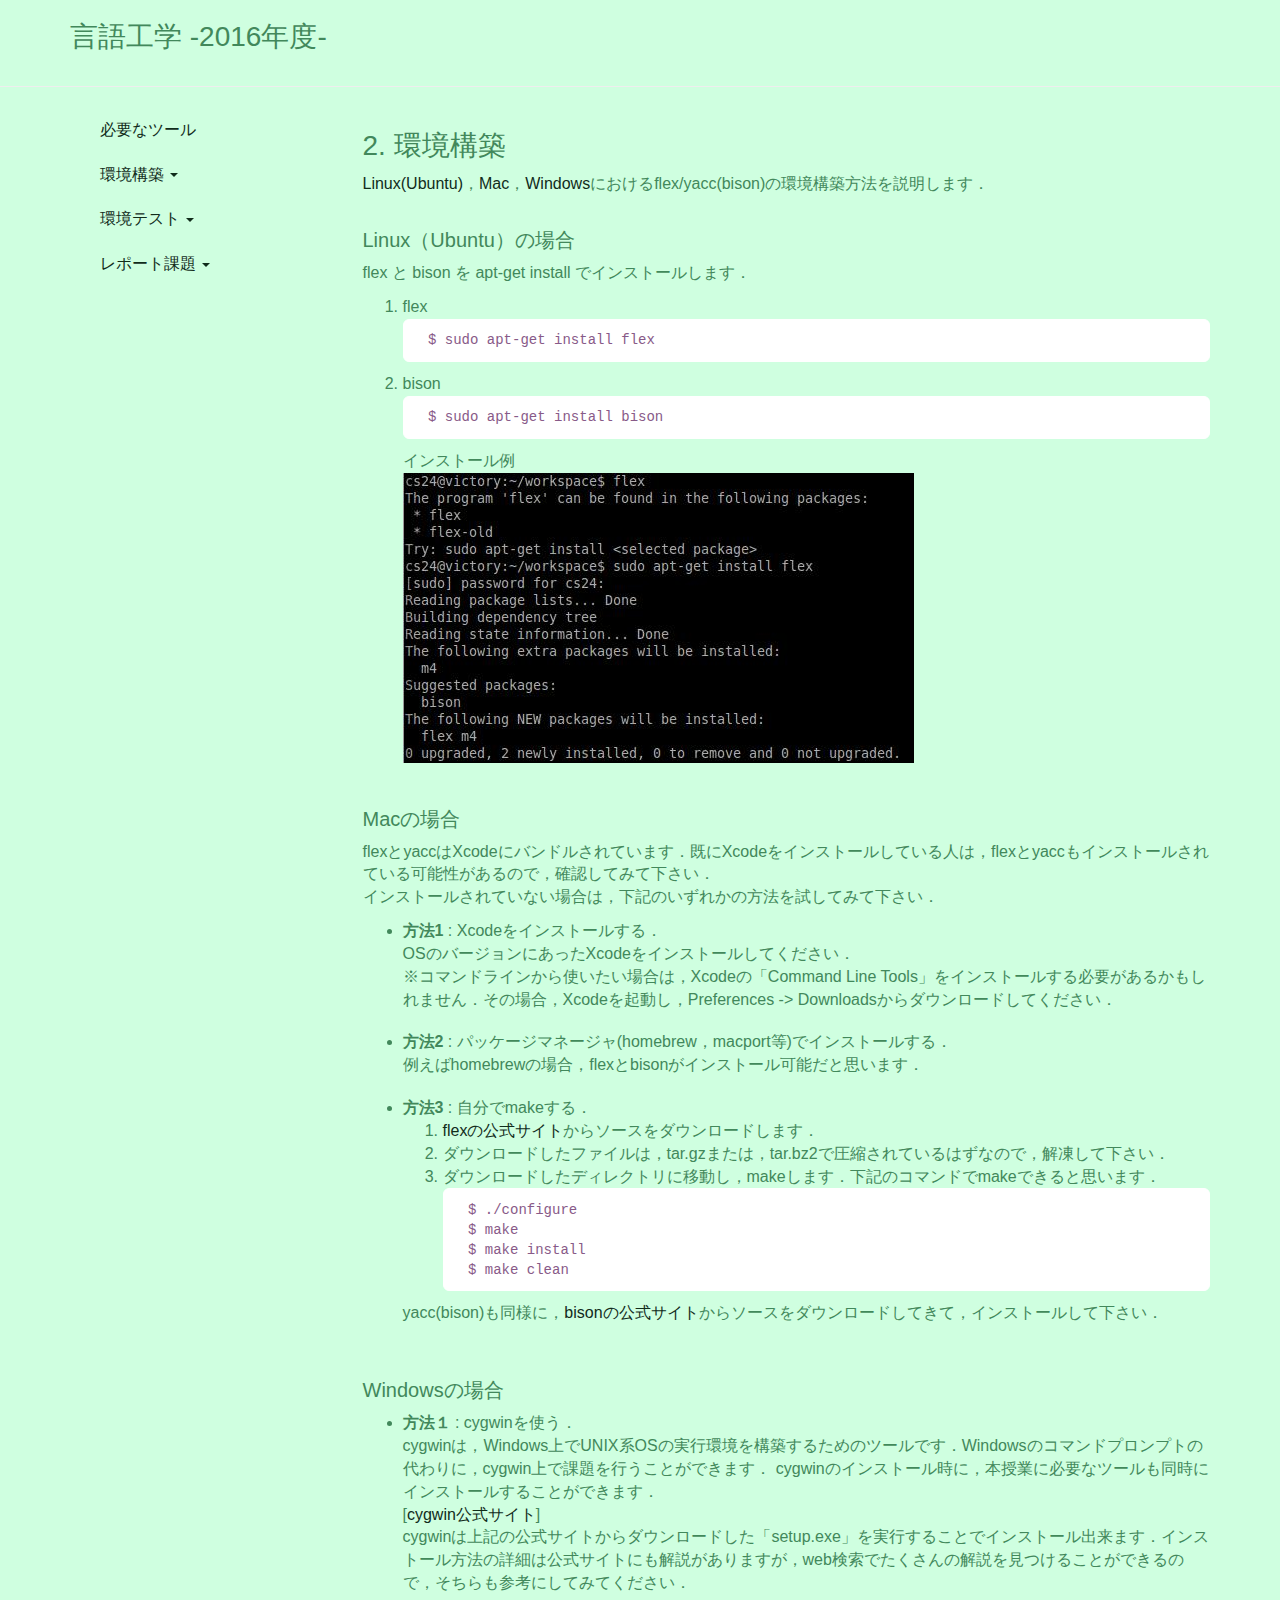
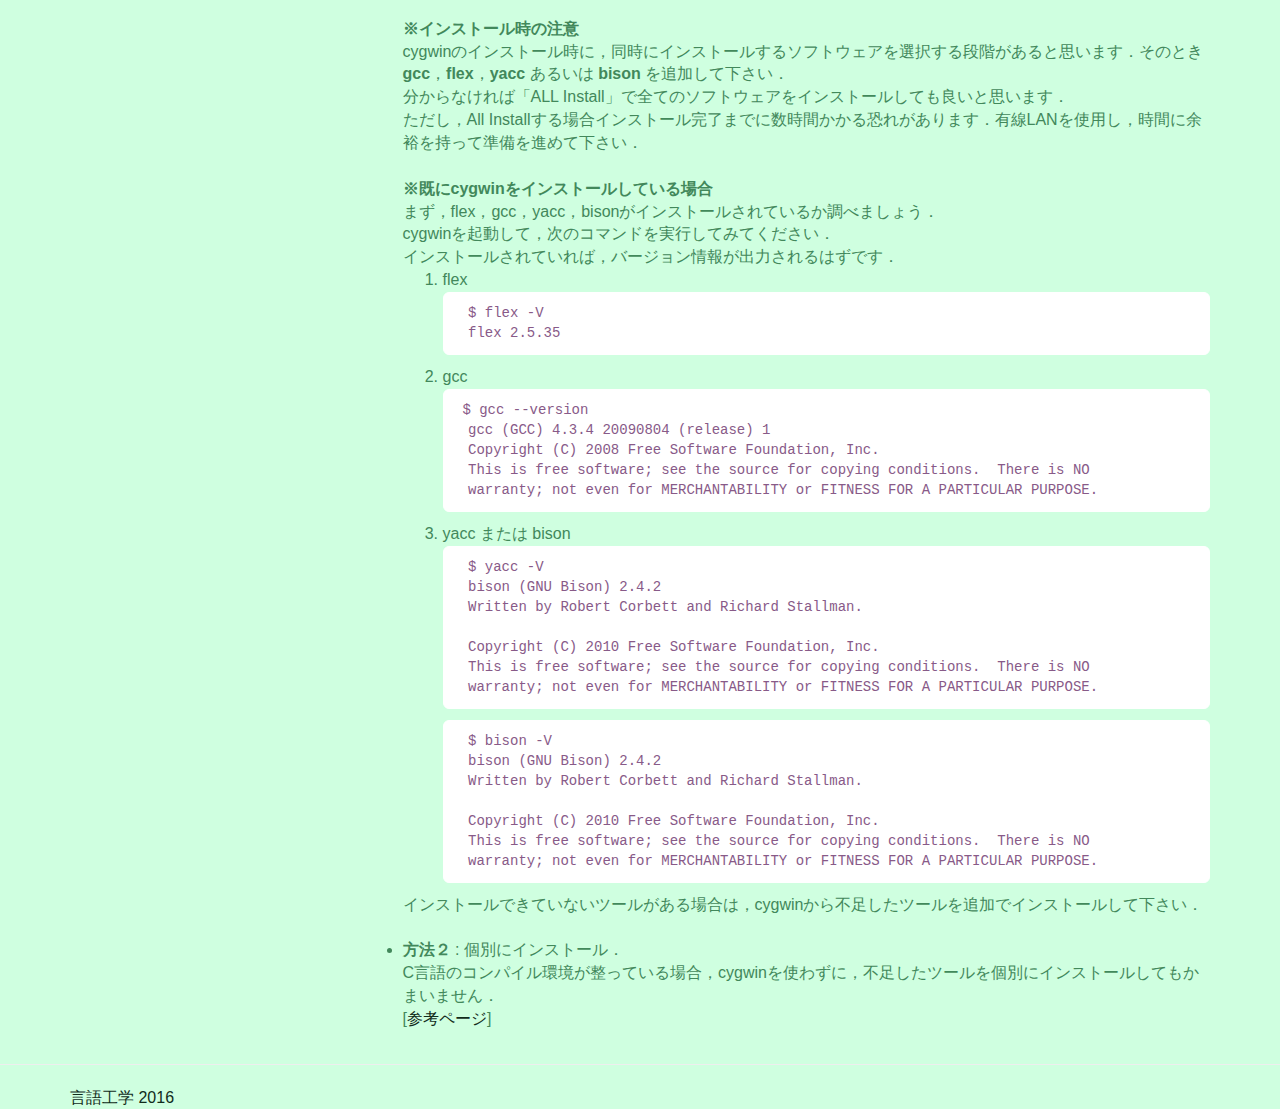
==== env.html @ dcdccdd8 "rm old jquery" ====
<!DOCTYPE html>
<html lang="ja">
  <head>
    <meta charset="utf-8">
    <meta name="description" content="神戸大学情報知能工学科 2015年前期 言語工学 講義ページ">
    <meta name="author" content="Takatori">
    <meta http-equiv="X-UA-Compatible" content="IE=edge">
    <meta name="viewport" content="width=device-width, initial-scale=1">

    <title>言語工学 - 環境構築</title>

    <link href="style.css" rel="stylesheet">
    <link href="common.css" rel="stylesheet">

    <script src="https://ajax.googleapis.com/ajax/libs/jquery/1.11.3/jquery.min.js"></script>
    <script src="js/bootstrap.min.js"></script>
    <script type="text/javascript" src="js/common.js"></script>
  </head>

  <body>

    <header>
      <div class="container">
	<h3>言語工学<br class="visible-xs"> -2016年度-</h3>
      </div>
    </header>

    <hr>

    <div class="container">
      <div class="row">
	<div class="col-md-3">
	  <div class="menu">
	    <nav class="navbar navbar-default">
	      <div class="navbar-header">
		<button type="button" class="navbar-toggle" data-toggle="collapse" data-target="#gnavi">
		  <span class="sr-only">メニュー</span>
		  <span class="icon-bar"></span>
		  <span class="icon-bar"></span>
		  <span class="icon-bar"></span>
		</button>
	      </div>
	      <div id="gnavi" class="collapse navbar-collapse fix-sidebar">
		<ul class="nav nav-pills nav-stacked" role="complementary">
		  <li>
		    <a href="./tool.html">必要なツール</a>
		  </li>
		  <li class="dropdown">
		    <a class="dropdown-toggle" data-toggle="dropdown" href="#">環境構築 <span class="caret"></span></a>
		    <ul class="dropdown-menu">
		      <li><a href="./env.html#config_linux">Linux（Ubuntu）</a></li>
		      <li><a href="./env.html#config_mac">Mac</a></li>
		      <li><a href="./env.html#config_win">Windows</a></li>
		    </ul>
		  </li>
		  <li class="dropdown">
		    <a class="dropdown-toggle" data-toggle="dropdown" href="#">環境テスト <span class="caret"></span></a>
		    <ul class="dropdown-menu">
		      <li><a href="./test.html#test_lex">環境テスト（lex）</a></li>
		      <li><a href="./test.html#test_yaccbison">環境テスト（yacc/bison）</a></li>
		    </ul>
		  </li>
		  <li class="dropdown">
		    <a class="dropdown-toggle" data-toggle="dropdown" href="#">レポート課題 <span class="caret"></span></a>
		    <ul class="dropdown-menu">
		      <li><a href="./submit.html">レポート提出要項</a></li>
		      <li><a href="./report1.html">レポート課題1</a></li>
		      <li><a href="./report2.html">レポート課題2</a></li>
		    </ul>
		  </li>
		</ul>
	      </div>
	    </nav>
	  </div>
	</div>

	<div class="col-md-9">
	  <div class="contents">
	    <h3>2. 環境構築</h3>
	    <div>
	      <a href="#config_linux">Linux(Ubuntu)</a>，<a href="#config_mac">Mac</a>，<a href="#config_win">Windows</a>におけるflex/yacc(bison)の環境構築方法を説明します．
	    </div>

	    <br>

	    <!-- 環境構築 Linux -->
	    <div id="config_linux">
	      <h4>Linux（Ubuntu）の場合</h4>
	      <p>
		flex と bison を apt-get install でインストールします．<br>
	      </p>
	      <ol>
		<li>flex</li>
		<pre class="command">　$ sudo apt-get install flex</pre>
		<li>bison</li>
		<pre class="command">　$ sudo apt-get install bison</pre>
		インストール例<br>
		<img src="./figs/flex1.jpg"/>
	      </ol>
	    </div>

	    <br>

	    <!-- 環境kou/ mac -->
	    <div id="config_mac">
	      <h4>Macの場合</h4>
 	      <p>
		flexとyaccはXcodeにバンドルされています．既にXcodeをインストールしている人は，flexとyaccもインストールされている可能性があるので，確認してみて下さい．<br>
		インストールされていない場合は，下記のいずれかの方法を試してみて下さい．
	      </p>
	      <ul>
		<li style="margin-bottom:20px;">
		  <strong>方法1</strong> : Xcodeをインストールする．<br>
		  OSのバージョンにあったXcodeをインストールしてください．<br>
		  ※コマンドラインから使いたい場合は，Xcodeの「Command Line Tools」をインストールする必要があるかもしれません．その場合，Xcodeを起動し，Preferences -> Downloadsからダウンロードしてください．
		</li>
		<li style="margin-bottom:20px;">
		  <strong>方法2</strong> : パッケージマネージャ(homebrew，macport等)でインストールする．<br>
		  例えばhomebrewの場合，flexとbisonがインストール可能だと思います．<br>
		</li>
		<li style="margin-bottom:20px;">
		  <strong>方法3</strong> : 自分でmakeする．
		  <ol type="1">
		    <li><a href="http://flex.sourceforge.net/">flexの公式サイト</a>からソースをダウンロードします．</li>
		    <li>ダウンロードしたファイルは，tar.gzまたは，tar.bz2で圧縮されているはずなので，解凍して下さい．</li>
		    <li>ダウンロードしたディレクトリに移動し，makeします．下記のコマンドでmakeできると思います．
		      <pre class="command">　$ ./configure
　$ make
　$ make install
　$ make clean</pre>
		    </li>
		  </ol>
		  yacc(bison)も同様に，<a href="http://www.gnu.org/software/bison/">bisonの公式サイト</a>からソースをダウンロードしてきて，インストールして下さい．
		</li>
	      </ul>
	    </div>

	    <br>

	    <!-- 環境構築 Windows -->
	    <div id="config_win">
	      <h4>Windowsの場合</h4>
	      <ul class="width550">
		<li>
		  <strong>方法１</strong> : cygwinを使う．<br>
		  cygwinは，Windows上でUNIX系OSの実行環境を構築するためのツールです．Windowsのコマンドプロンプトの代わりに，cygwin上で課題を行うことができます．
		  cygwinのインストール時に，本授業に必要なツールも同時にインストールすることができます．<br>
		  [<a href="http://www.cygwin.com/">cygwin公式サイト</a>]<br>
		  cygwinは上記の公式サイトからダウンロードした「setup.exe」を実行することでインストール出来ます．インストール方法の詳細は公式サイトにも解説がありますが，web検索でたくさんの解説を見つけることができるので，そちらも参考にしてみてください．
		  <br><br>
		  <strong>※インストール時の注意</strong><br>
		  cygwinのインストール時に，同時にインストールするソフトウェアを選択する段階があると思います．そのとき <strong>gcc</strong>，<strong>flex</strong>，<strong>yacc</strong> あるいは <strong>bison</strong> を追加して下さい．<br>
		  分からなければ「ALL Install」で全てのソフトウェアをインストールしても良いと思います．<br>
		  ただし，All Installする場合インストール完了までに数時間かかる恐れがあります．有線LANを使用し，時間に余裕を持って準備を進めて下さい．<br>
		  <br>
		  <strong>※既にcygwinをインストールしている場合</strong><br>
		  まず，flex，gcc，yacc，bisonがインストールされているか調べましょう．<br>
		  cygwinを起動して，次のコマンドを実行してみてください．<br>
		  インストールされていれば，バージョン情報が出力されるはずです．<br>
		  <ol>
		    <li>flex</li>
		    <pre class="command">　$ flex -V
　flex 2.5.35</pre>
		    <li>gcc</li>
		    <pre class="command"> $ gcc --version
　gcc (GCC) 4.3.4 20090804 (release) 1
　Copyright (C) 2008 Free Software Foundation, Inc.
　This is free software; see the source for copying conditions.  There is NO
　warranty; not even for MERCHANTABILITY or FITNESS FOR A PARTICULAR PURPOSE.</pre>
		    <li>yacc または bison</li>
		    <pre class="command">　$ yacc -V
　bison (GNU Bison) 2.4.2
　Written by Robert Corbett and Richard Stallman.

　Copyright (C) 2010 Free Software Foundation, Inc.
　This is free software; see the source for copying conditions.  There is NO
　warranty; not even for MERCHANTABILITY or FITNESS FOR A PARTICULAR PURPOSE.</pre>
		    <pre class="command">　$ bison -V
　bison (GNU Bison) 2.4.2
　Written by Robert Corbett and Richard Stallman.

　Copyright (C) 2010 Free Software Foundation, Inc.
　This is free software; see the source for copying conditions.  There is NO
　warranty; not even for MERCHANTABILITY or FITNESS FOR A PARTICULAR PURPOSE.</pre>
		  </ol>
		  インストールできていないツールがある場合は，cygwinから不足したツールを追加でインストールして下さい．<br> <br>
		</li>
		<li>
		  <strong>方法２</strong> : 個別にインストール．<br>
		  C言語のコンパイル環境が整っている場合，cygwinを使わずに，不足したツールを個別にインストールしてもかまいません．<br>
		  [<a href="http://stackoverflow.com/questions/5456011/how-to-compile-lex-yacc-files-on-windows" target="_blank">参考ページ</a>]
		</li>
	      </ul>

	    </div>
	  </div>
	</div>

      </div>

    </div>

    <hr>

    <footer>
      <div class="container">
	<a href="./index.html">言語工学 2016<a><br>
      </div>
    </footer>

  </body>

</html>
---- common.css ----
/* affix */
.fix-sidebar.affix {
    position: fixed;
    top: 20px;
}
.fix-sidebar.affix-bottom {
    position: absolute;
}

ul.nav li.dropdown:hover > ul.dropdown-menu {
    display: block;
}
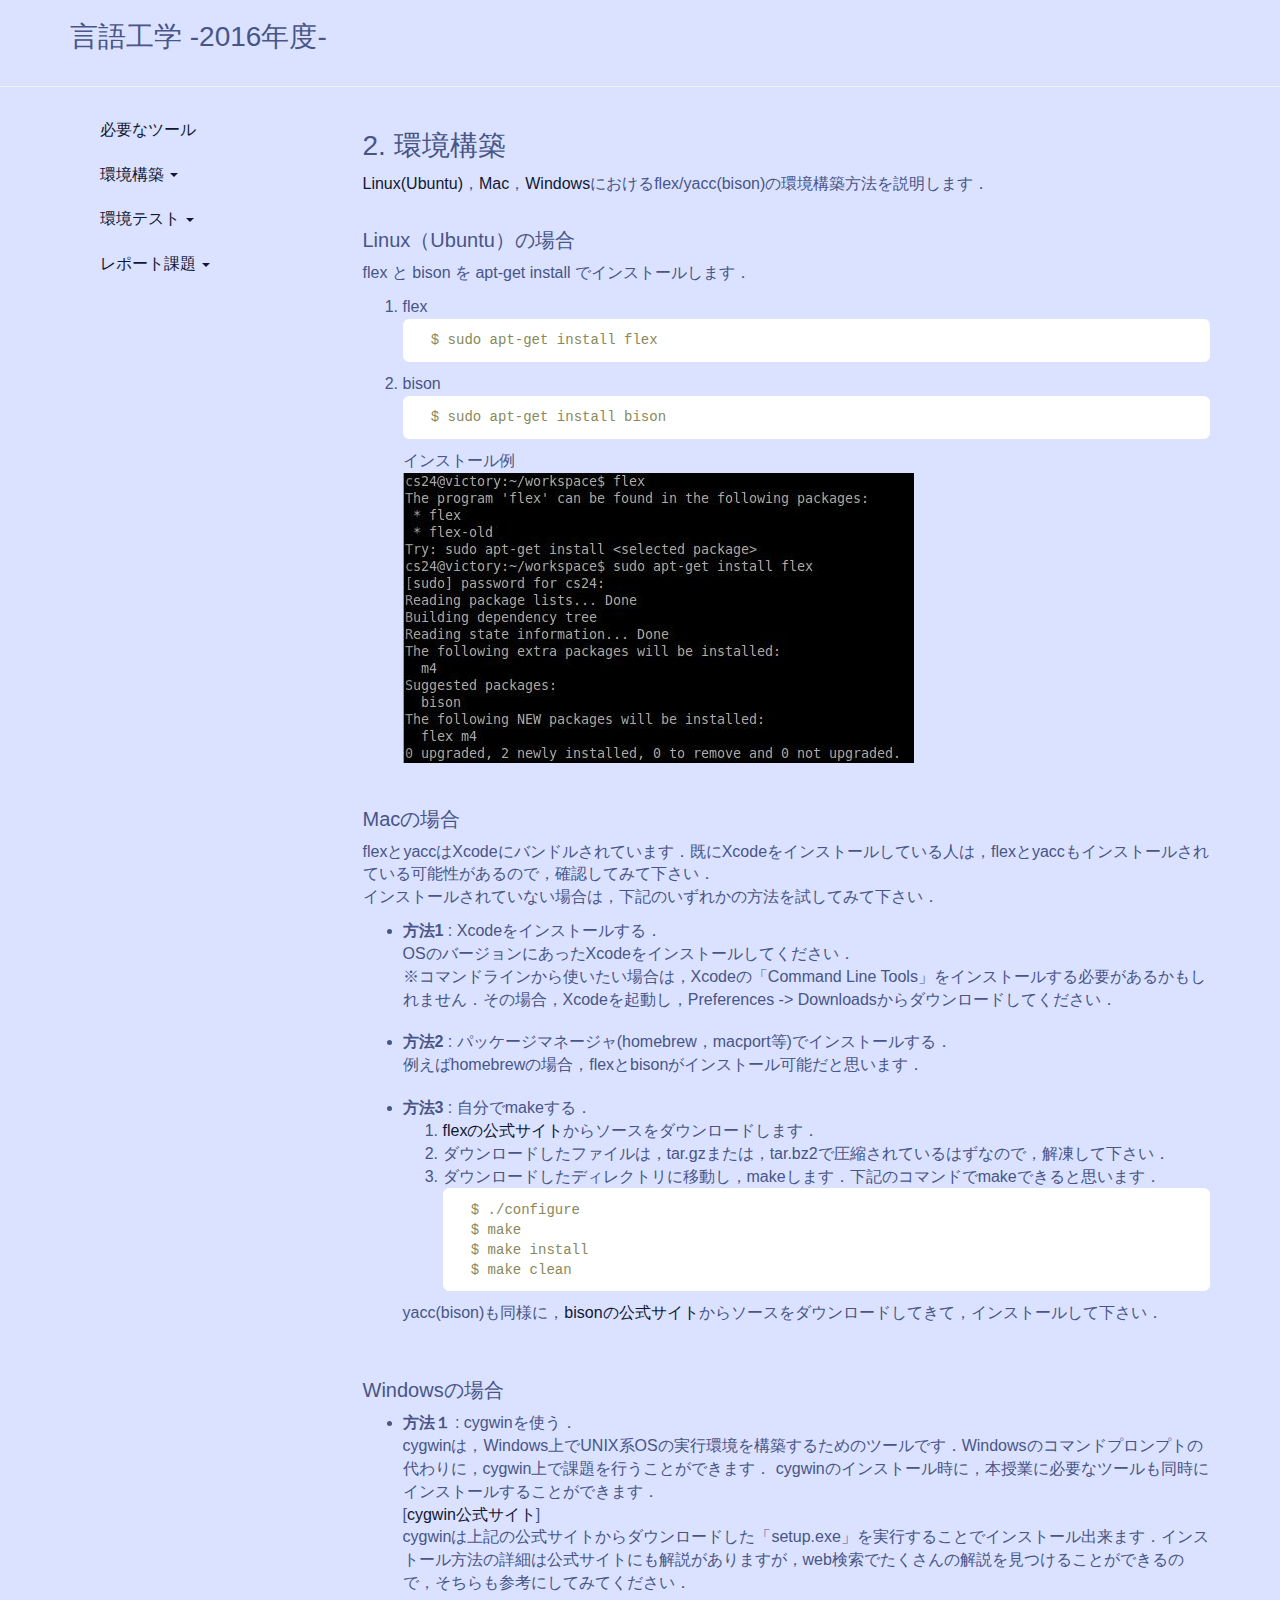
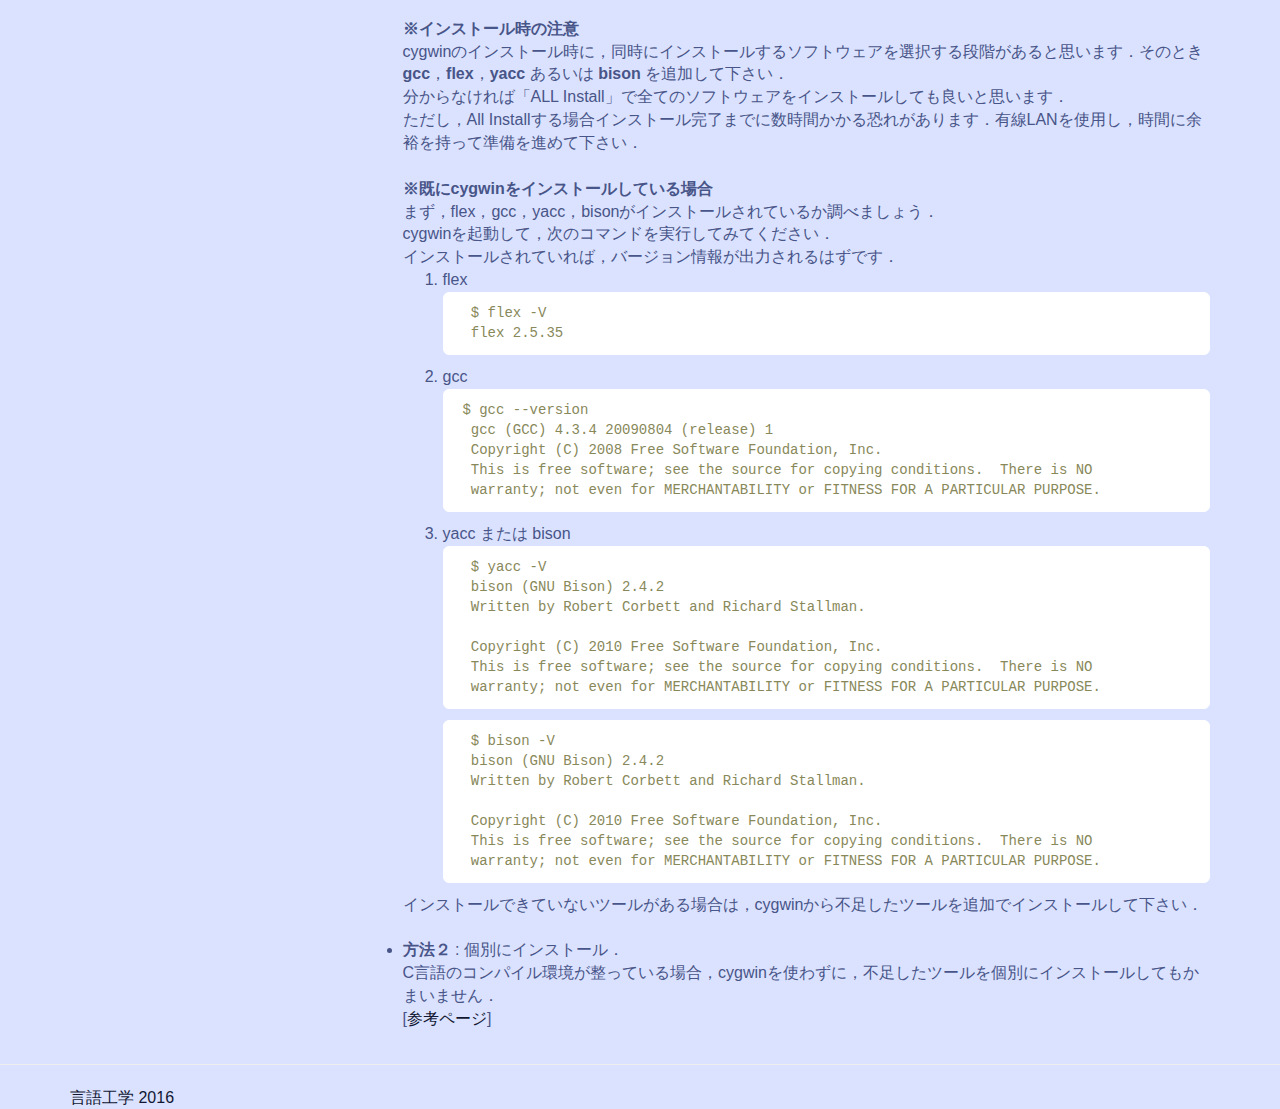
==== commit 0e2f4fdc: "fix indents and space" ====
--- a/env.html
+++ b/env.html
@@ -46,23 +46,23 @@
 		    <a href="./tool.html">必要なツール</a>
 		  </li>
 		  <li class="dropdown">
-		    <a class="dropdown-toggle" data-toggle="dropdown" href="#">環境構築 <span class="caret"></span></a>
-		    <ul class="dropdown-menu">
+		    <a class="dropdown-toggle" data-toggle="dropdown" href="./env.html"><span class="link-menu">環境構築</span> <span class="caret"></span></a>
+		    <ul class="dropdown-menu pull-right">
 		      <li><a href="./env.html#config_linux">Linux（Ubuntu）</a></li>
 		      <li><a href="./env.html#config_mac">Mac</a></li>
 		      <li><a href="./env.html#config_win">Windows</a></li>
 		    </ul>
 		  </li>
 		  <li class="dropdown">
-		    <a class="dropdown-toggle" data-toggle="dropdown" href="#">環境テスト <span class="caret"></span></a>
-		    <ul class="dropdown-menu">
-		      <li><a href="./test.html#test_lex">環境テスト（lex）</a></li>
-		      <li><a href="./test.html#test_yaccbison">環境テスト（yacc/bison）</a></li>
+		    <a class="dropdown-toggle" data-toggle="dropdown" href="./test.html"><span class="link-menu">環境テスト</span> <span class="caret"></span></a>
+		    <ul class="dropdown-menu pull-right">
+		      <li><a href="./test.html#test_lex">lex</a></li>
+		      <li><a href="./test.html#test_yaccbison">yacc/bison</a></li>
 		    </ul>
 		  </li>
 		  <li class="dropdown">
 		    <a class="dropdown-toggle" data-toggle="dropdown" href="#">レポート課題 <span class="caret"></span></a>
-		    <ul class="dropdown-menu">
+		    <ul class="dropdown-menu pull-right">
 		      <li><a href="./submit.html">レポート提出要項</a></li>
 		      <li><a href="./report1.html">レポート課題1</a></li>
 		      <li><a href="./report2.html">レポート課題2</a></li>
@@ -91,9 +91,9 @@
 	      </p>
 	      <ol>
 		<li>flex</li>
-		<pre class="command">　$ sudo apt-get install flex</pre>
+		<pre class="command">  $ sudo apt-get install flex</pre>
 		<li>bison</li>
-		<pre class="command">　$ sudo apt-get install bison</pre>
+		<pre class="command">  $ sudo apt-get install bison</pre>
 		インストール例<br>
 		<img src="./figs/flex1.jpg"/>
 	      </ol>
@@ -124,10 +124,10 @@
 		    <li><a href="http://flex.sourceforge.net/">flexの公式サイト</a>からソースをダウンロードします．</li>
 		    <li>ダウンロードしたファイルは，tar.gzまたは，tar.bz2で圧縮されているはずなので，解凍して下さい．</li>
 		    <li>ダウンロードしたディレクトリに移動し，makeします．下記のコマンドでmakeできると思います．
-		      <pre class="command">　$ ./configure
-　$ make
-　$ make install
-　$ make clean</pre>
+		      <pre class="command">  $ ./configure
+  $ make
+  $ make install
+  $ make clean</pre>
 		    </li>
 		  </ol>
 		  yacc(bison)も同様に，<a href="http://www.gnu.org/software/bison/">bisonの公式サイト</a>からソースをダウンロードしてきて，インストールして下さい．
@@ -159,29 +159,29 @@
 		  インストールされていれば，バージョン情報が出力されるはずです．<br>
 		  <ol>
 		    <li>flex</li>
-		    <pre class="command">　$ flex -V
-　flex 2.5.35</pre>
+		    <pre class="command">  $ flex -V
+  flex 2.5.35</pre>
 		    <li>gcc</li>
 		    <pre class="command"> $ gcc --version
-　gcc (GCC) 4.3.4 20090804 (release) 1
-　Copyright (C) 2008 Free Software Foundation, Inc.
-　This is free software; see the source for copying conditions.  There is NO
-　warranty; not even for MERCHANTABILITY or FITNESS FOR A PARTICULAR PURPOSE.</pre>
+  gcc (GCC) 4.3.4 20090804 (release) 1
+  Copyright (C) 2008 Free Software Foundation, Inc.
+  This is free software; see the source for copying conditions.  There is NO
+  warranty; not even for MERCHANTABILITY or FITNESS FOR A PARTICULAR PURPOSE.</pre>
 		    <li>yacc または bison</li>
-		    <pre class="command">　$ yacc -V
-　bison (GNU Bison) 2.4.2
-　Written by Robert Corbett and Richard Stallman.
-
-　Copyright (C) 2010 Free Software Foundation, Inc.
-　This is free software; see the source for copying conditions.  There is NO
-　warranty; not even for MERCHANTABILITY or FITNESS FOR A PARTICULAR PURPOSE.</pre>
-		    <pre class="command">　$ bison -V
-　bison (GNU Bison) 2.4.2
-　Written by Robert Corbett and Richard Stallman.
-
-　Copyright (C) 2010 Free Software Foundation, Inc.
-　This is free software; see the source for copying conditions.  There is NO
-　warranty; not even for MERCHANTABILITY or FITNESS FOR A PARTICULAR PURPOSE.</pre>
+		    <pre class="command">  $ yacc -V
+  bison (GNU Bison) 2.4.2
+  Written by Robert Corbett and Richard Stallman.
+
+  Copyright (C) 2010 Free Software Foundation, Inc.
+  This is free software; see the source for copying conditions.  There is NO
+  warranty; not even for MERCHANTABILITY or FITNESS FOR A PARTICULAR PURPOSE.</pre>
+		    <pre class="command">  $ bison -V
+  bison (GNU Bison) 2.4.2
+  Written by Robert Corbett and Richard Stallman.
+
+  Copyright (C) 2010 Free Software Foundation, Inc.
+  This is free software; see the source for copying conditions.  There is NO
+  warranty; not even for MERCHANTABILITY or FITNESS FOR A PARTICULAR PURPOSE.</pre>
 		  </ol>
 		  インストールできていないツールがある場合は，cygwinから不足したツールを追加でインストールして下さい．<br> <br>
 		</li>
--- a/common.css
+++ b/common.css
@@ -7,6 +7,6 @@
     position: absolute;
 }
 
-ul.nav li.dropdown:hover > ul.dropdown-menu {
-    display: block;
-}+/* ul.nav li.dropdown:hover > ul.dropdown-menu { */
+/*     display: block; */
+/* } */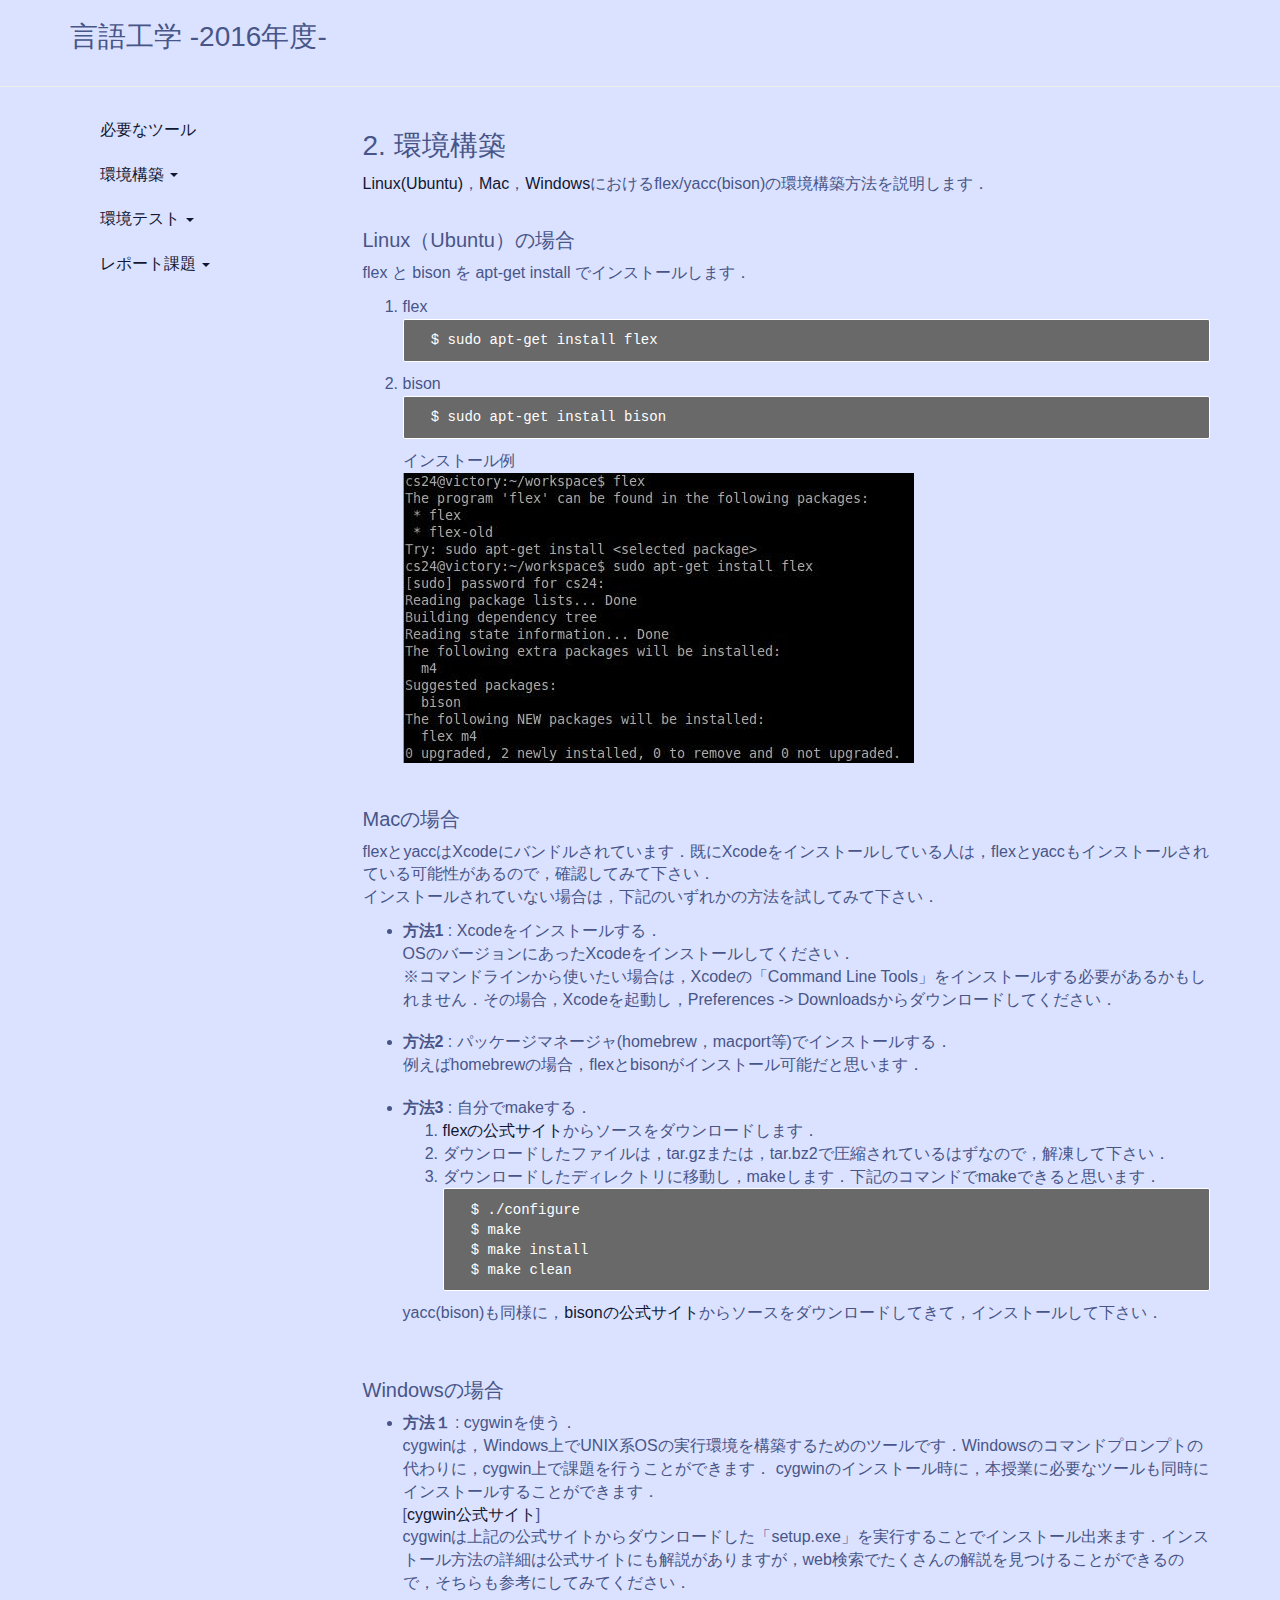
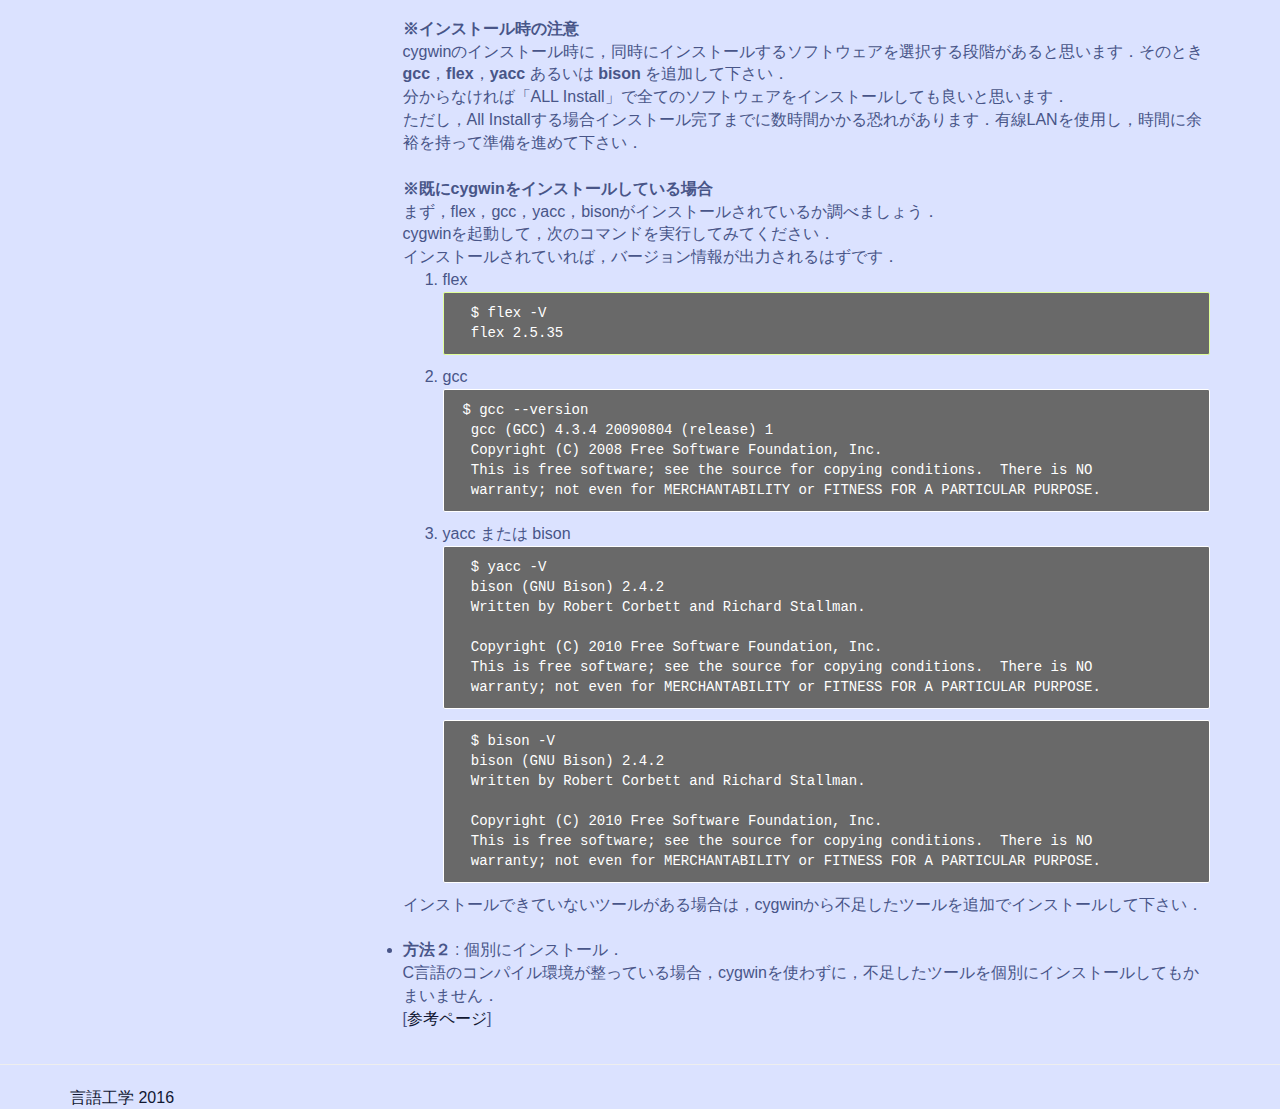
==== commit 87dc80fe: "fix pre design" ====
--- a/env.html
+++ b/env.html
@@ -159,7 +159,7 @@
 		  インストールされていれば，バージョン情報が出力されるはずです．<br>
 		  <ol>
 		    <li>flex</li>
-		    <pre class="command">  $ flex -V
+		    <pre class="command color4">  $ flex -V
   flex 2.5.35</pre>
 		    <li>gcc</li>
 		    <pre class="command"> $ gcc --version
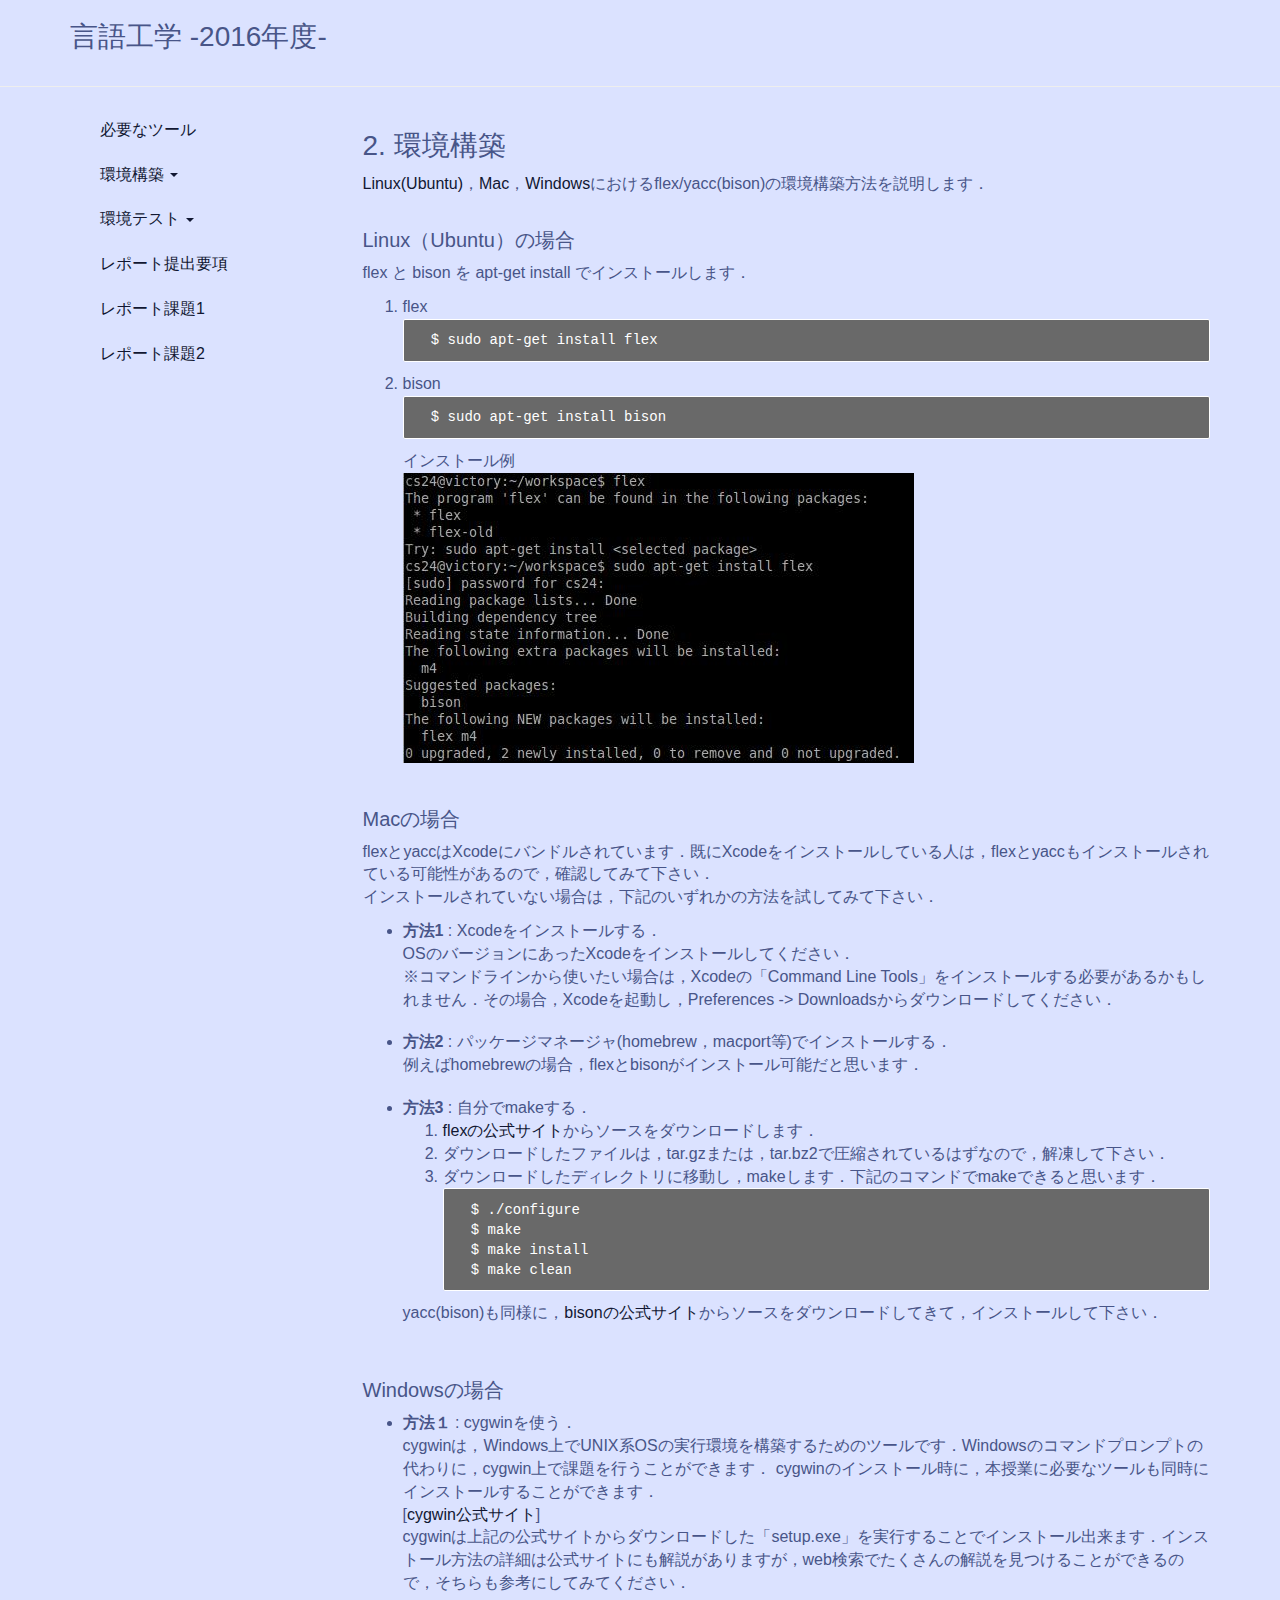
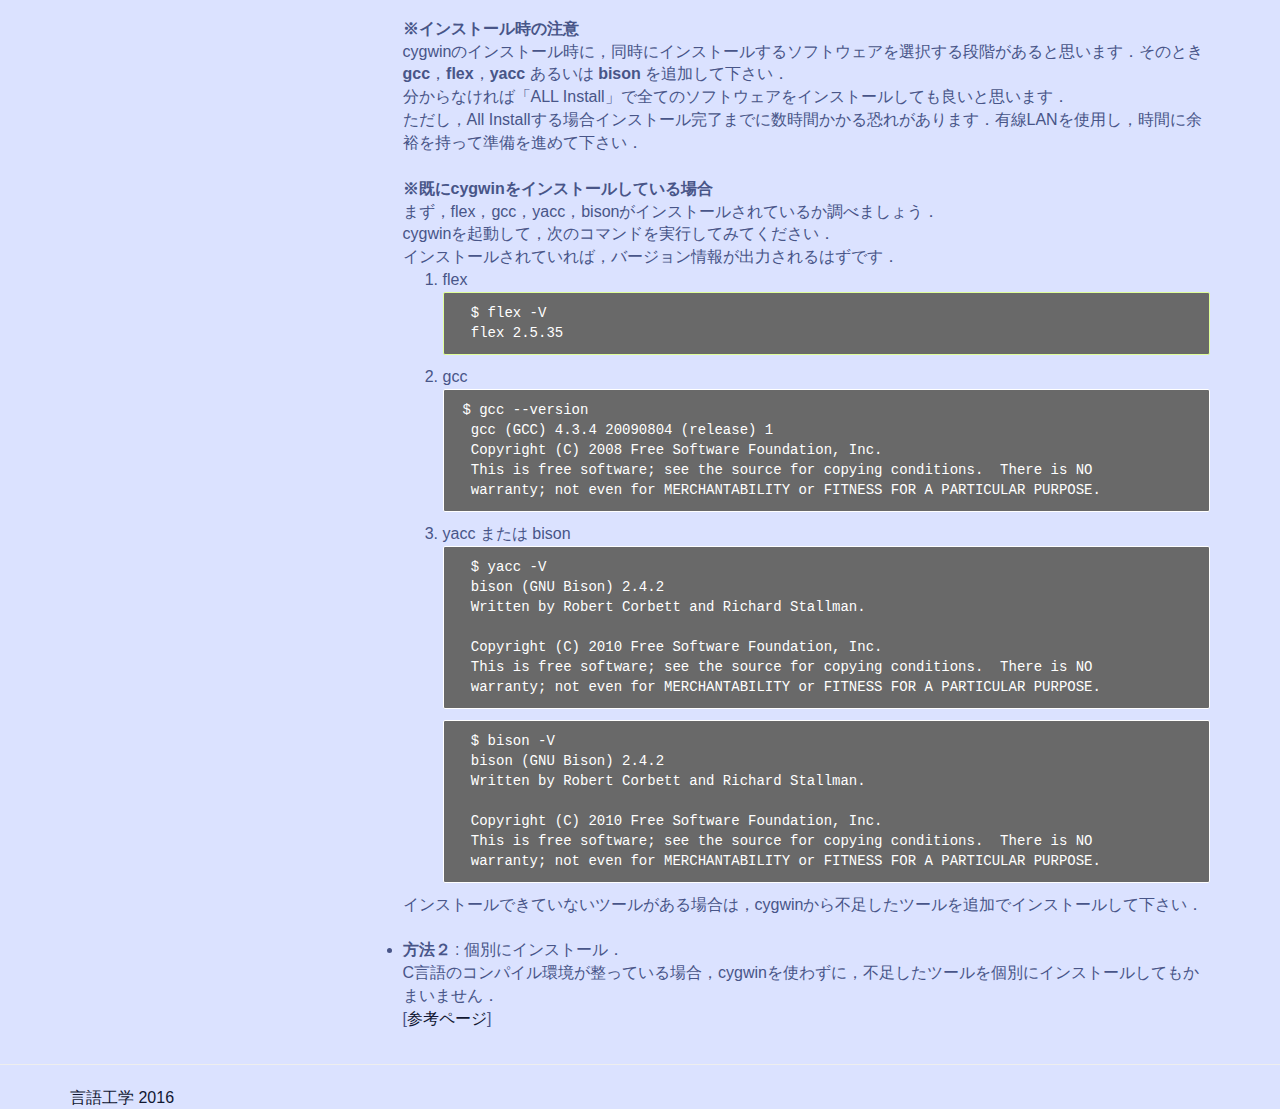
==== commit 56808779: "rm report dropdown menu" ====
--- a/env.html
+++ b/env.html
@@ -60,14 +60,9 @@
 		      <li><a href="./test.html#test_yaccbison">yacc/bison</a></li>
 		    </ul>
 		  </li>
-		  <li class="dropdown">
-		    <a class="dropdown-toggle" data-toggle="dropdown" href="#">レポート課題 <span class="caret"></span></a>
-		    <ul class="dropdown-menu pull-right">
-		      <li><a href="./submit.html">レポート提出要項</a></li>
-		      <li><a href="./report1.html">レポート課題1</a></li>
-		      <li><a href="./report2.html">レポート課題2</a></li>
-		    </ul>
-		  </li>
+		  <li><a href="./submit.html">レポート提出要項</a></li>
+		  <li><a href="./report1.html">レポート課題1</a></li>
+		  <li><a href="./report2.html">レポート課題2</a></li>
 		</ul>
 	      </div>
 	    </nav>
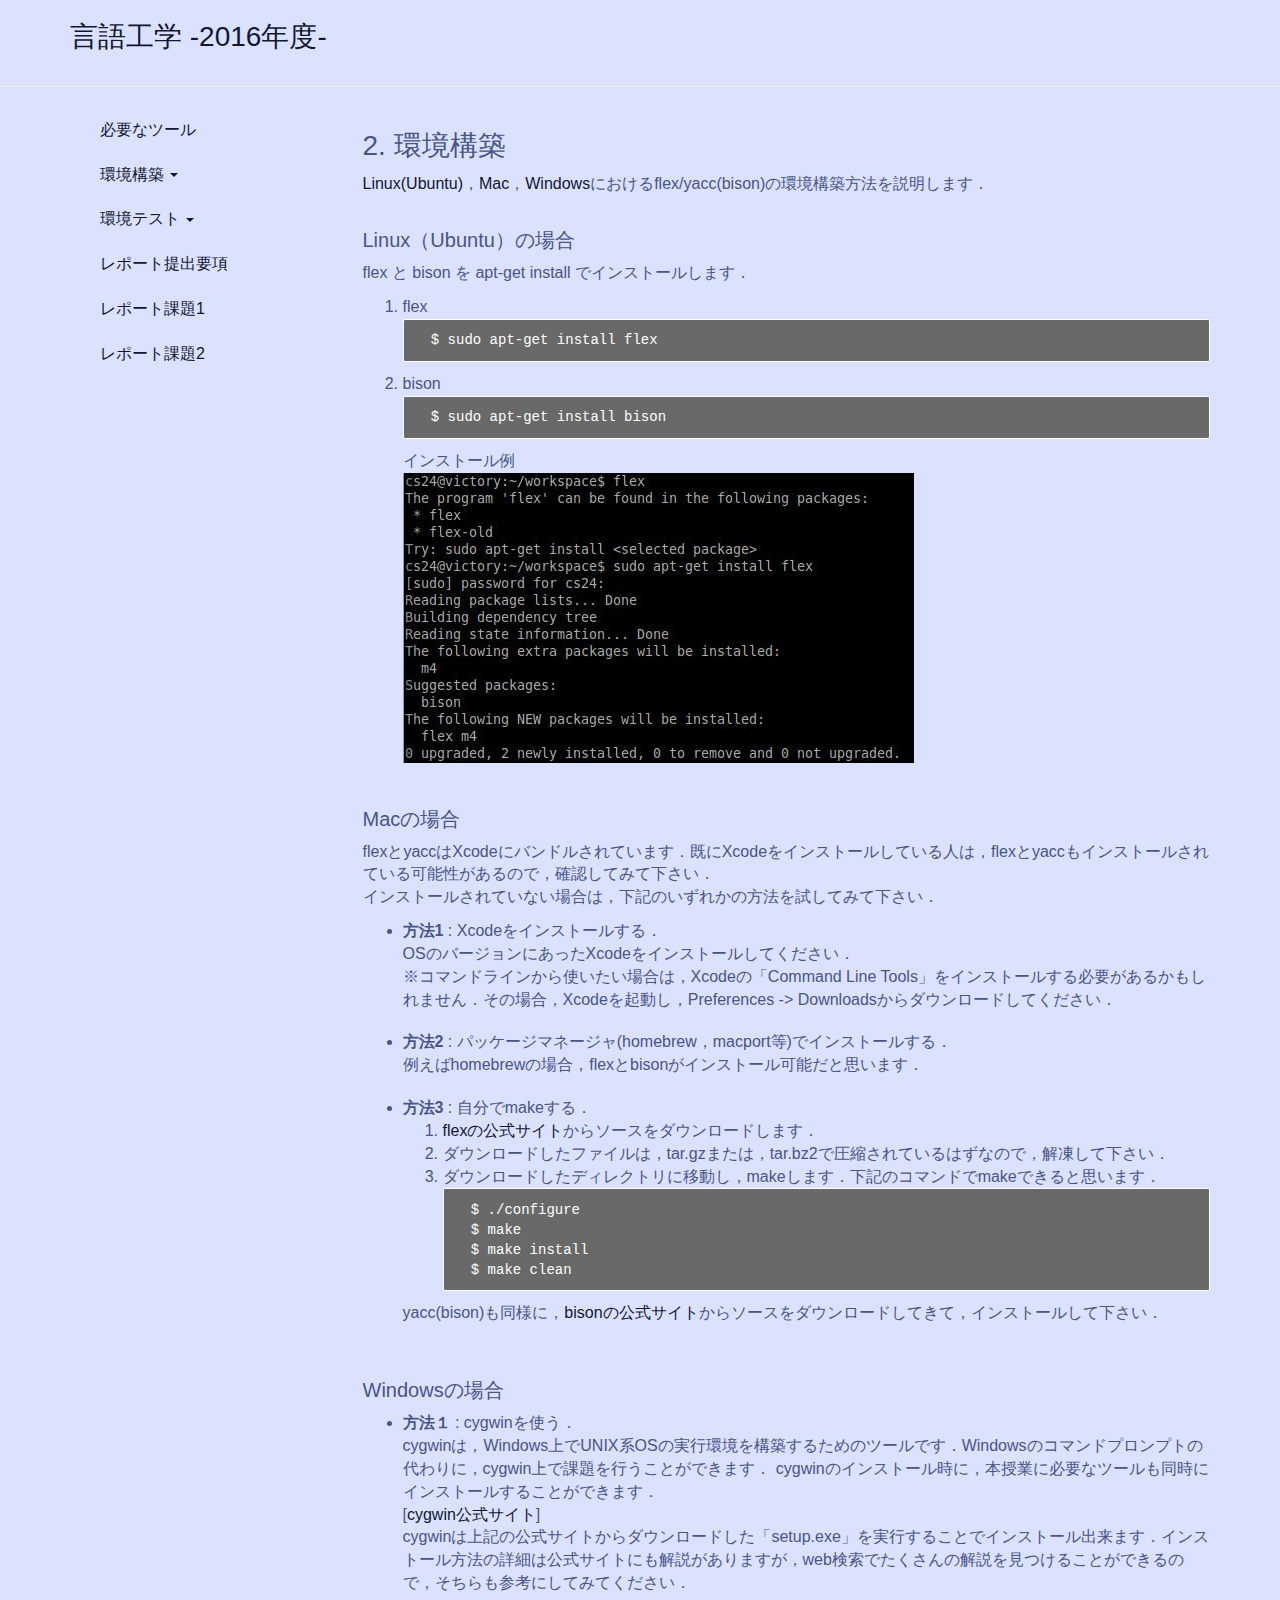
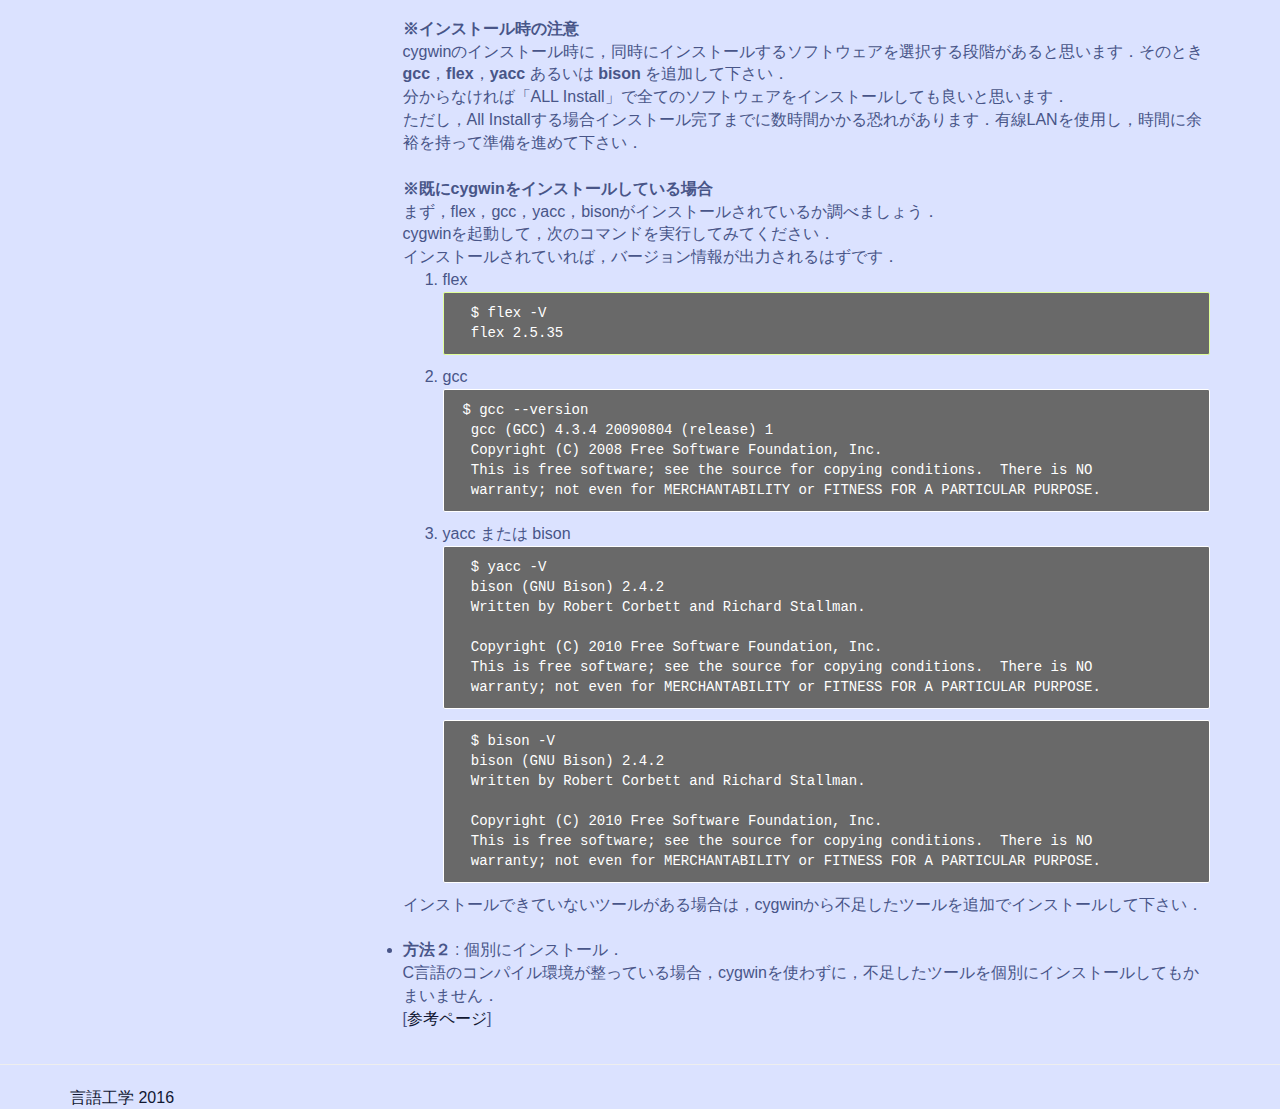
==== commit 1a304e2f: "add title link to top page" ====
--- a/env.html
+++ b/env.html
@@ -21,7 +21,7 @@
 
     <header>
       <div class="container">
-	<h3>言語工学<br class="visible-xs"> -2016年度-</h3>
+	<h3><a href="./index.html">言語工学<br class="visible-xs"> -2016年度-</a></h3>
       </div>
     </header>
 
@@ -199,7 +199,7 @@
 
     <footer>
       <div class="container">
-	<a href="./index.html">言語工学 2016<a><br>
+	<a href="./index.html">言語工学 2016</a><br>
       </div>
     </footer>
 
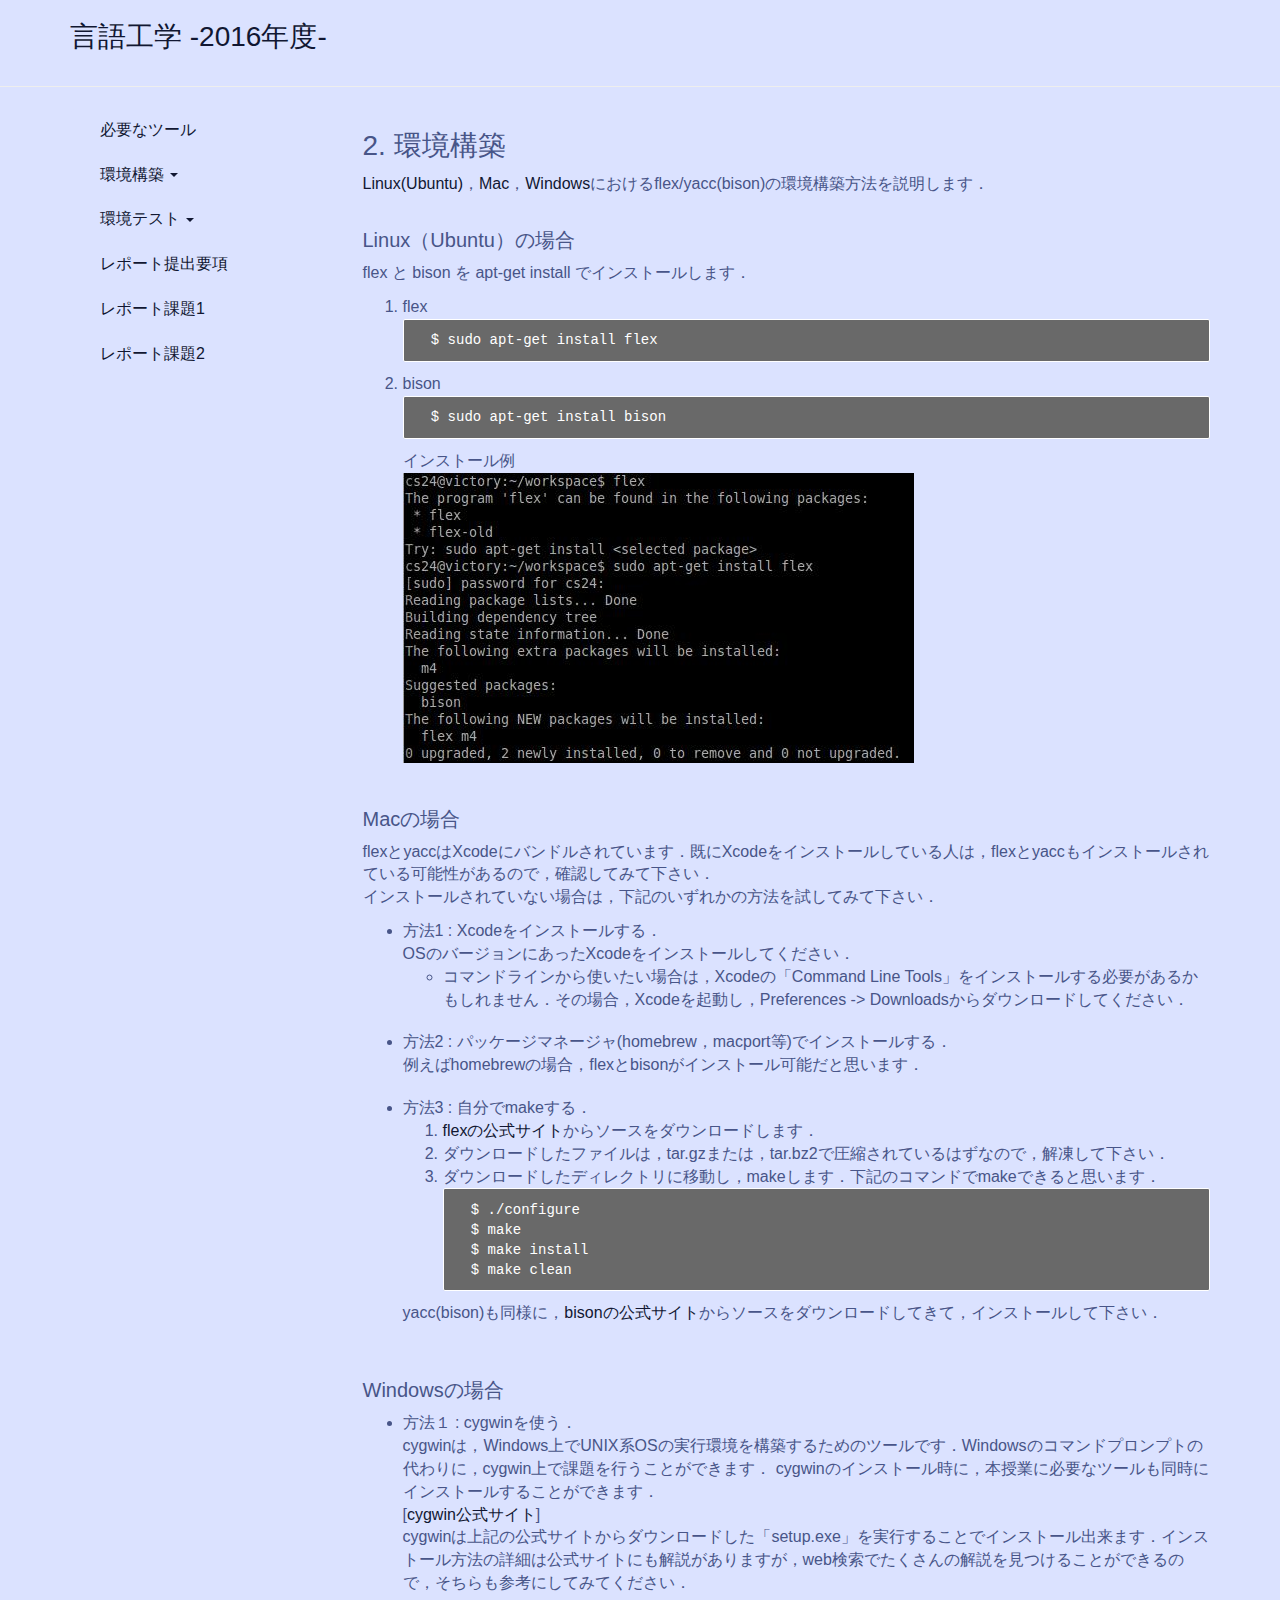
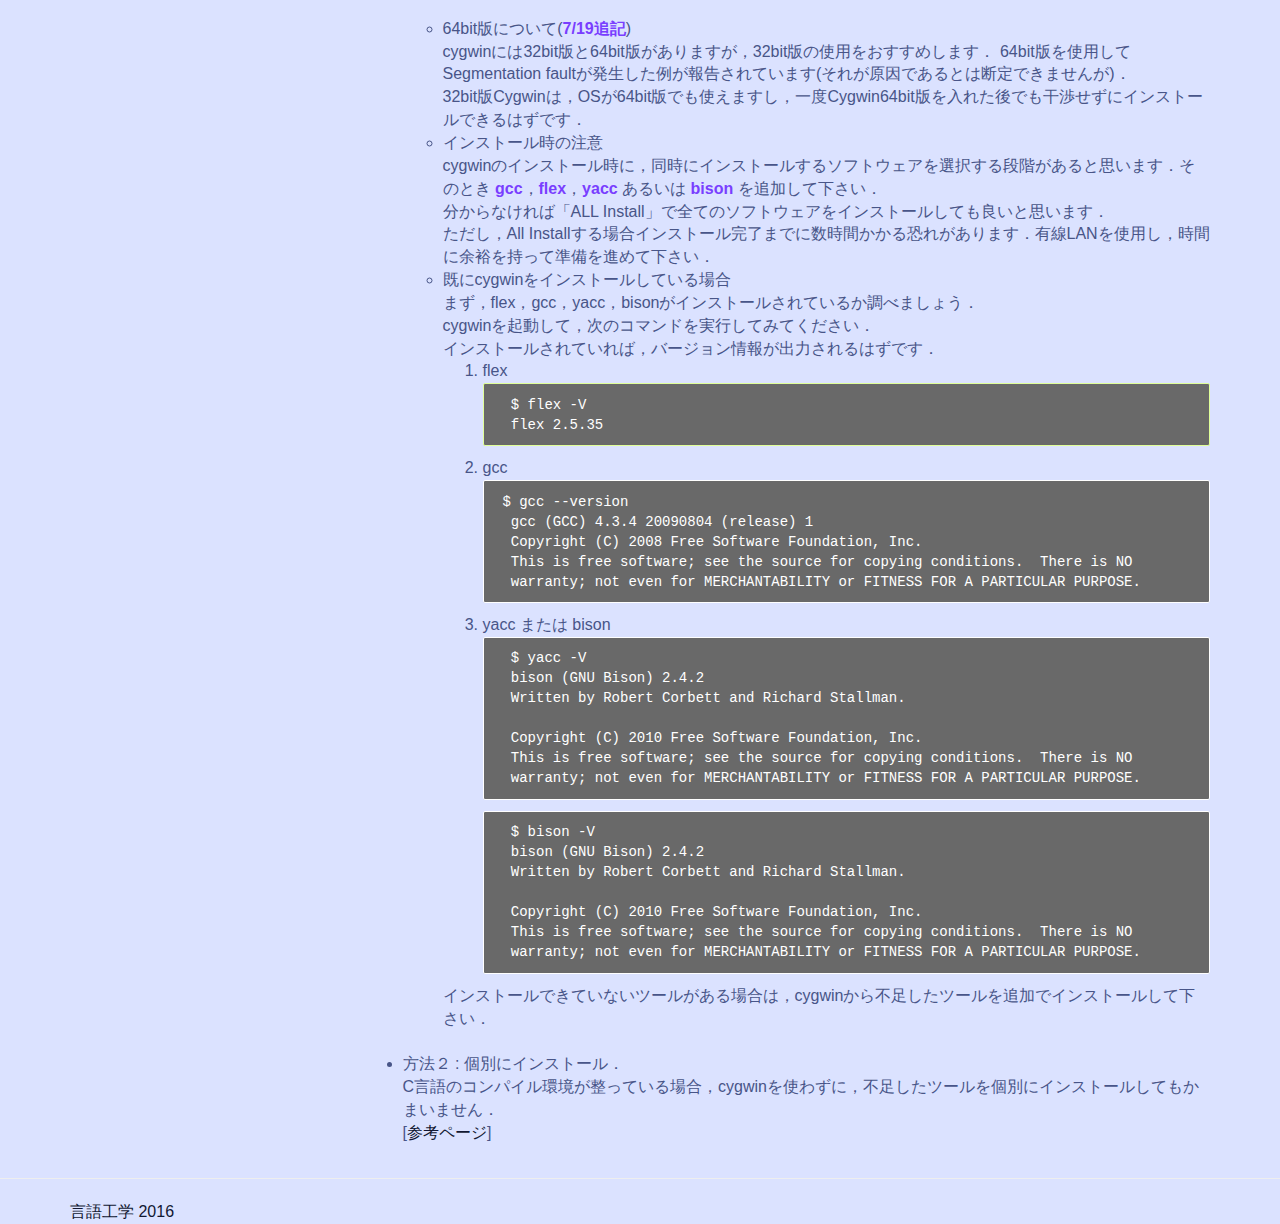
==== commit 3d708d72: "update about cygwin64" ====
--- a/env.html
+++ b/env.html
@@ -105,16 +105,20 @@
 	      </p>
 	      <ul>
 		<li style="margin-bottom:20px;">
-		  <strong>方法1</strong> : Xcodeをインストールする．<br>
+		  方法1 : Xcodeをインストールする．<br>
 		  OSのバージョンにあったXcodeをインストールしてください．<br>
-		  ※コマンドラインから使いたい場合は，Xcodeの「Command Line Tools」をインストールする必要があるかもしれません．その場合，Xcodeを起動し，Preferences -> Downloadsからダウンロードしてください．
+                  <ul>
+                    <li>
+		      コマンドラインから使いたい場合は，Xcodeの「Command Line Tools」をインストールする必要があるかもしれません．その場合，Xcodeを起動し，Preferences -> Downloadsからダウンロードしてください．
+                    </li>
+                  </ul>
 		</li>
 		<li style="margin-bottom:20px;">
-		  <strong>方法2</strong> : パッケージマネージャ(homebrew，macport等)でインストールする．<br>
+		  方法2 : パッケージマネージャ(homebrew，macport等)でインストールする．<br>
 		  例えばhomebrewの場合，flexとbisonがインストール可能だと思います．<br>
 		</li>
 		<li style="margin-bottom:20px;">
-		  <strong>方法3</strong> : 自分でmakeする．
+		  方法3 : 自分でmakeする．
 		  <ol type="1">
 		    <li><a href="http://flex.sourceforge.net/">flexの公式サイト</a>からソースをダウンロードします．</li>
 		    <li>ダウンロードしたファイルは，tar.gzまたは，tar.bz2で圧縮されているはずなので，解凍して下さい．</li>
@@ -137,51 +141,63 @@
 	      <h4>Windowsの場合</h4>
 	      <ul class="width550">
 		<li>
-		  <strong>方法１</strong> : cygwinを使う．<br>
+		  方法１ : cygwinを使う．<br>
 		  cygwinは，Windows上でUNIX系OSの実行環境を構築するためのツールです．Windowsのコマンドプロンプトの代わりに，cygwin上で課題を行うことができます．
 		  cygwinのインストール時に，本授業に必要なツールも同時にインストールすることができます．<br>
 		  [<a href="http://www.cygwin.com/">cygwin公式サイト</a>]<br>
-		  cygwinは上記の公式サイトからダウンロードした「setup.exe」を実行することでインストール出来ます．インストール方法の詳細は公式サイトにも解説がありますが，web検索でたくさんの解説を見つけることができるので，そちらも参考にしてみてください．
-		  <br><br>
-		  <strong>※インストール時の注意</strong><br>
-		  cygwinのインストール時に，同時にインストールするソフトウェアを選択する段階があると思います．そのとき <strong>gcc</strong>，<strong>flex</strong>，<strong>yacc</strong> あるいは <strong>bison</strong> を追加して下さい．<br>
-		  分からなければ「ALL Install」で全てのソフトウェアをインストールしても良いと思います．<br>
-		  ただし，All Installする場合インストール完了までに数時間かかる恐れがあります．有線LANを使用し，時間に余裕を持って準備を進めて下さい．<br>
-		  <br>
-		  <strong>※既にcygwinをインストールしている場合</strong><br>
-		  まず，flex，gcc，yacc，bisonがインストールされているか調べましょう．<br>
-		  cygwinを起動して，次のコマンドを実行してみてください．<br>
-		  インストールされていれば，バージョン情報が出力されるはずです．<br>
-		  <ol>
-		    <li>flex</li>
-		    <pre class="command color4">  $ flex -V
+		  cygwinは上記の公式サイトからダウンロードした「setup.exe」を実行することでインストール出来ます．インストール方法の詳細は公式サイトにも解説がありますが，web検索でたくさんの解説を見つけることができるので，そちらも参考にしてみてください．<br><br>
+
+                  <ul>
+                    <li>
+                      64bit版について(<strong>7/19追記</strong>)
+                      <br>
+                      cygwinには32bit版と64bit版がありますが，32bit版の使用をおすすめします．
+                      64bit版を使用してSegmentation faultが発生した例が報告されています(それが原因であるとは断定できませんが)．<br>
+                      32bit版Cygwinは，OSが64bit版でも使えますし，一度Cygwin64bit版を入れた後でも干渉せずにインストールできるはずです．
+                    </li>
+		    <li>
+                      インストール時の注意<br>
+		      cygwinのインストール時に，同時にインストールするソフトウェアを選択する段階があると思います．そのとき <strong>gcc</strong>，<strong>flex</strong>，<strong>yacc</strong> あるいは <strong>bison</strong> を追加して下さい．<br>
+		      分からなければ「ALL Install」で全てのソフトウェアをインストールしても良いと思います．<br>
+		      ただし，All Installする場合インストール完了までに数時間かかる恐れがあります．有線LANを使用し，時間に余裕を持って準備を進めて下さい．<br>
+                    </li>
+		    <li>
+                      既にcygwinをインストールしている場合<br>
+		      まず，flex，gcc，yacc，bisonがインストールされているか調べましょう．<br>
+		      cygwinを起動して，次のコマンドを実行してみてください．<br>
+		      インストールされていれば，バージョン情報が出力されるはずです．<br>
+		      <ol>
+		        <li>flex</li>
+		        <pre class="command color4">  $ flex -V
   flex 2.5.35</pre>
-		    <li>gcc</li>
-		    <pre class="command"> $ gcc --version
+		        <li>gcc</li>
+		        <pre class="command"> $ gcc --version
   gcc (GCC) 4.3.4 20090804 (release) 1
   Copyright (C) 2008 Free Software Foundation, Inc.
   This is free software; see the source for copying conditions.  There is NO
   warranty; not even for MERCHANTABILITY or FITNESS FOR A PARTICULAR PURPOSE.</pre>
-		    <li>yacc または bison</li>
-		    <pre class="command">  $ yacc -V
+		        <li>yacc または bison</li>
+		        <pre class="command">  $ yacc -V
   bison (GNU Bison) 2.4.2
   Written by Robert Corbett and Richard Stallman.
 
   Copyright (C) 2010 Free Software Foundation, Inc.
   This is free software; see the source for copying conditions.  There is NO
   warranty; not even for MERCHANTABILITY or FITNESS FOR A PARTICULAR PURPOSE.</pre>
-		    <pre class="command">  $ bison -V
+		        <pre class="command">  $ bison -V
   bison (GNU Bison) 2.4.2
   Written by Robert Corbett and Richard Stallman.
 
   Copyright (C) 2010 Free Software Foundation, Inc.
   This is free software; see the source for copying conditions.  There is NO
   warranty; not even for MERCHANTABILITY or FITNESS FOR A PARTICULAR PURPOSE.</pre>
-		  </ol>
-		  インストールできていないツールがある場合は，cygwinから不足したツールを追加でインストールして下さい．<br> <br>
+		      </ol>
+		      インストールできていないツールがある場合は，cygwinから不足したツールを追加でインストールして下さい．<br> <br>
+                    </li>
+                  </ul>
 		</li>
 		<li>
-		  <strong>方法２</strong> : 個別にインストール．<br>
+		  方法２ : 個別にインストール．<br>
 		  C言語のコンパイル環境が整っている場合，cygwinを使わずに，不足したツールを個別にインストールしてもかまいません．<br>
 		  [<a href="http://stackoverflow.com/questions/5456011/how-to-compile-lex-yacc-files-on-windows" target="_blank">参考ページ</a>]
 		</li>
